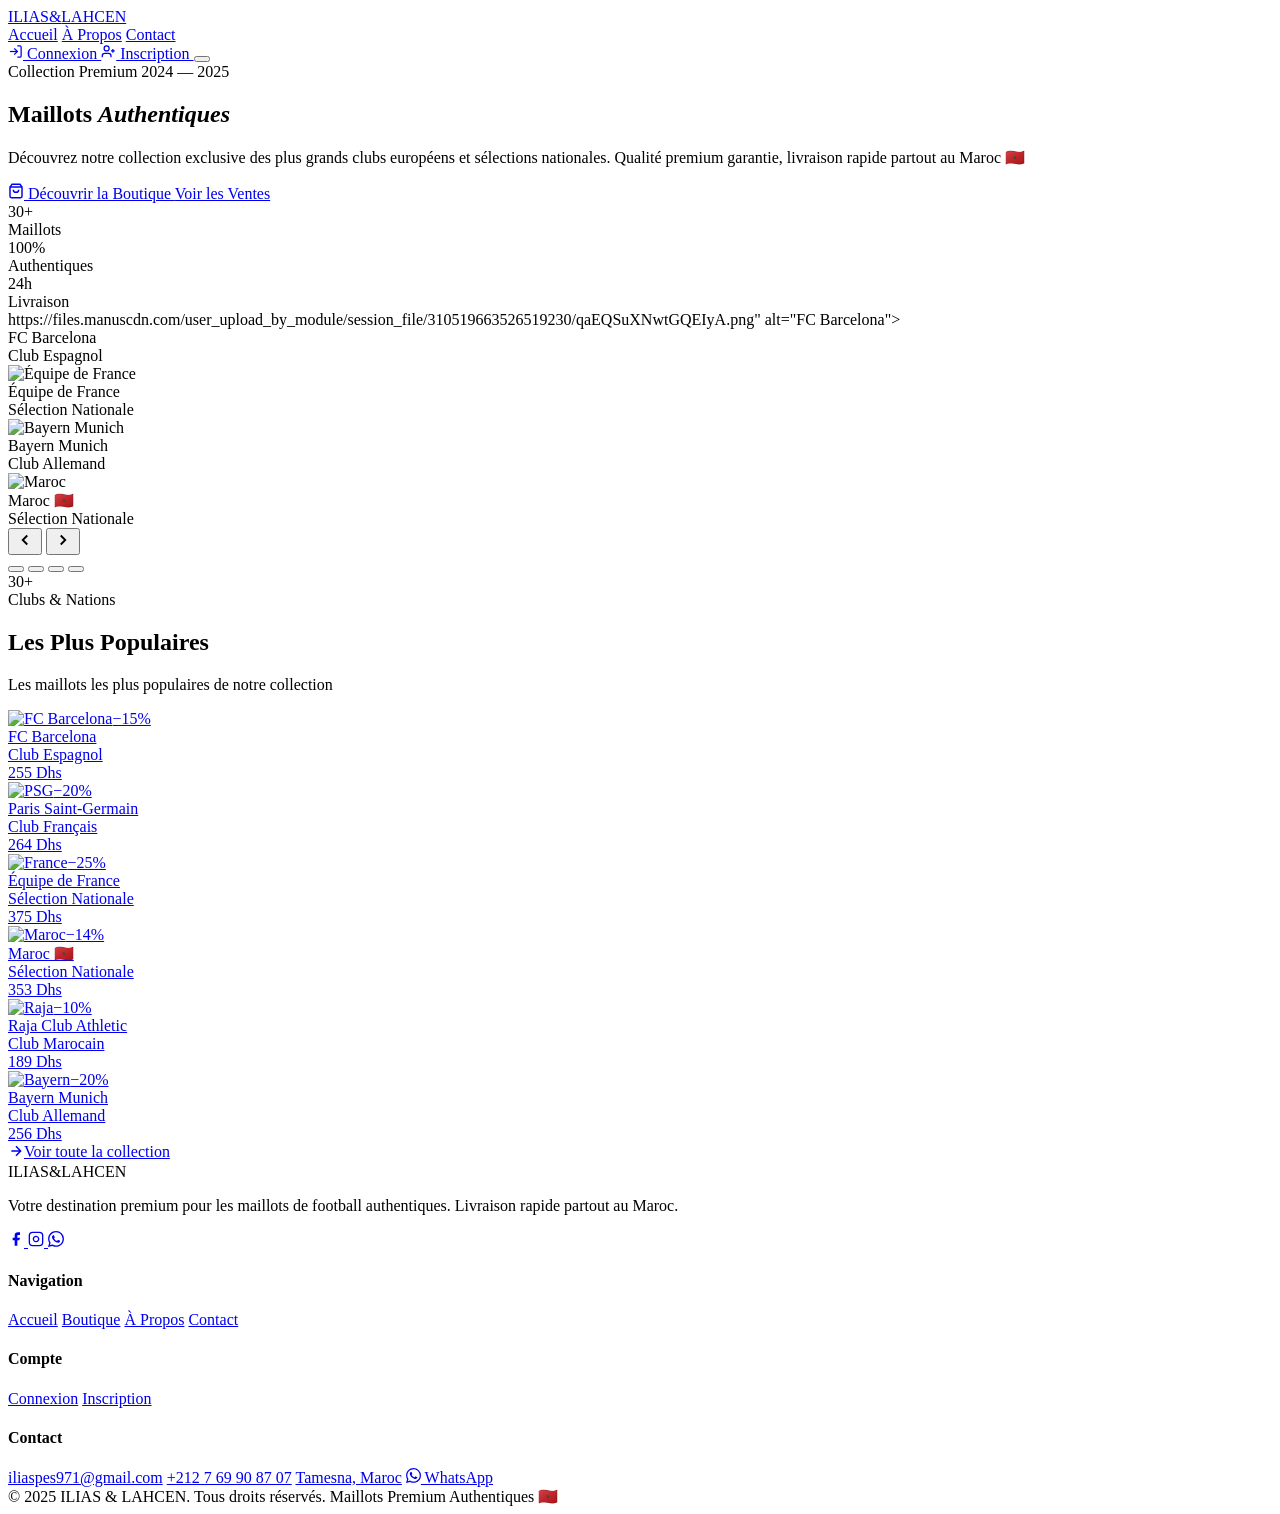
==== ilias-maillots/index.html @ 9f5b6985 "Add files via upload" ====
<!DOCTYPE html>
<html lang="en">
 
<head>
    <meta charset="UTF-8">
    <meta name="viewport" content="width=device-width, initial-scale=1.0">
    <title>ILIAS & LAHCEN — Maillots Premium</title>
    <link
        href="https://fonts.googleapis.com/css2?family=Playfair+Display:ital,wght@0,700;0,900;1,700&family=Manrope:wght@300;400;500;600;700&display=swap"
        rel="stylesheet">
    <link rel="stylesheet" href="../CSS/Accueil.css">
    <link rel="icon" href="../images/iconaccueil.png" type="image/png">
    
</head>
 
<body>
 
    <!-- NAVBAR -->
    <nav>
        <div class="nav-inner">
            <a href="index.html" class="brand">ILIAS&<span>LAHCEN</span></a>
            <div class="nav-links" id="nav-links">
                <a href="index.html">Accueil</a>
                <a href="a-propos.html">À Propos</a>
                <a href="contact.html">Contact</a>
            </div>
            <div class="nav-actions">
                <a href="login.html" class="btn-nav-login">
                    <svg width="15" height="15" fill="none" stroke="currentColor" stroke-width="2" viewBox="0 0 24 24">
                        <path d="M15 3h4a2 2 0 0 1 2 2v14a2 2 0 0 1-2 2h-4" />
                        <polyline points="10 17 15 12 10 7" />
                        <line x1="15" y1="12" x2="3" y2="12" />
                    </svg>
                    Connexion
                </a>
                <a href="inscription.html" class="btn-nav-signup">
                    <svg width="15" height="15" fill="none" stroke="currentColor" stroke-width="2" viewBox="0 0 24 24">
                        <path d="M16 21v-2a4 4 0 0 0-4-4H6a4 4 0 0 0-4 4v2" />
                        <circle cx="9" cy="7" r="4" />
                        <line x1="19" y1="8" x2="19" y2="14" />
                        <line x1="22" y1="11" x2="16" y2="11" />
                    </svg>
                    Inscription
                </a>
                <button class="nav-hamburger" id="hamburger">
                    <span></span><span></span><span></span>
                </button>
            </div>
        </div>
    </nav>
 
    <!-- HERO -->
    <section class="hero">
        <div class="hero-left">
            <div class="hero-kicker">
                <span class="kicker-line"></span>
                <span class="kicker-text">Collection Premium 2024 — 2025</span>
            </div>
            <h1 class="hero-title">
                Maillots
                <em>Authentiques</em>
            </h1>
            <p class="hero-desc">Découvrez notre collection exclusive des plus grands clubs européens et sélections
                nationales. Qualité premium garantie, livraison rapide partout au Maroc 🇲🇦</p>
            <div class="hero-btns">
                <a href="client.html" class="btn-primary">
                    <svg width="16" height="16" fill="none" stroke="currentColor" stroke-width="2.2"
                        viewBox="0 0 24 24">
                        <path d="M6 2 3 6v14a2 2 0 0 0 2 2h14a2 2 0 0 0 2-2V6l-3-4z" />
                        <line x1="3" y1="6" x2="21" y2="6" />
                        <path d="M16 10a4 4 0 0 1-8 0" />
                    </svg>
                    Découvrir la Boutique
                </a>
                <a href="#populaire" class="btn-outline">Voir les Ventes</a>
            </div>
            <div class="hero-stats">
                <div>
                    <div class="hero-stat-num">30+</div>
                    <div class="hero-stat-lbl">Maillots</div>
                </div>
                <div>
                    <div class="hero-stat-num">100%</div>
                    <div class="hero-stat-lbl">Authentiques</div>
                </div>
                <div>
                    <div class="hero-stat-num">24h</div>
                    <div class="hero-stat-lbl">Livraison</div>
                </div>
            </div>
        </div>
        <div class="hero-right">
            <div class="hero-slider" id="heroSlider">
 
                <div class="hero-slide active">
                    https://files.manuscdn.com/user_upload_by_module/session_file/310519663526519230/qaEQSuXNwtGQEIyA.png" alt="FC Barcelona">
                    <div class="slide-label">
                        <div class="slide-label-name">FC Barcelona</div>
                        <div class="slide-label-type">Club Espagnol</div>
                    </div>
                </div>
 
                <div class="hero-slide">
                    <img src="https://files.manuscdn.com/user_upload_by_module/session_file/91973513/qChfvzufrZgLxwNU.jpg" alt="Équipe de France">
                    <div class="slide-label">
                        <div class="slide-label-name">Équipe de France</div>
                        <div class="slide-label-type">Sélection Nationale</div>
                    </div>
                </div>
 
                <div class="hero-slide">
                    <img src="https://files.manuscdn.com/user_upload_by_module/session_file/310519663526519230/oNkExRcUNiQMUqkq.png" alt="Bayern Munich">
                    <div class="slide-label">
                        <div class="slide-label-name">Bayern Munich</div>
                        <div class="slide-label-type">Club Allemand</div>
                    </div>
                </div>
 
                <div class="hero-slide">
                    <img src="https://files.manuscdn.com/user_upload_by_module/session_file/91973513/tivNsTRMigUveUju.webp" alt="Maroc">
                    <div class="slide-label">
                        <div class="slide-label-name">Maroc 🇲🇦</div>
                        <div class="slide-label-type">Sélection Nationale</div>
                    </div>
                </div>
 
            </div>
 
            <!-- Flèches -->
            <button class="slider-arrow prev" id="slidePrev" aria-label="Précédent">
                <svg width="18" height="18" fill="none" stroke="currentColor" stroke-width="2.5" viewBox="0 0 24 24"><polyline points="15 18 9 12 15 6"/></svg>
            </button>
            <button class="slider-arrow next" id="slideNext" aria-label="Suivant">
                <svg width="18" height="18" fill="none" stroke="currentColor" stroke-width="2.5" viewBox="0 0 24 24"><polyline points="9 18 15 12 9 6"/></svg>
            </button>
 
            <!-- Dots -->
            <div class="slider-dots" id="sliderDots">
                <button class="slider-dot active" data-index="0"></button>
                <button class="slider-dot" data-index="1"></button>
                <button class="slider-dot" data-index="2"></button>
                <button class="slider-dot" data-index="3"></button>
            </div>
 
            <!-- Badge -->
            <div class="hero-badge-overlay">
                <div class="hero-badge-num">30+</div>
                <div class="hero-badge-txt">Clubs & Nations</div>
            </div>
        </div>
    </section>
 
    <!-- POPULAR -->
    <section class="popular" id="populaire">
        <div class="section-inner">
            <div class="section-head">
                <h2>Les Plus Populaires</h2>
                <p>Les maillots les plus populaires de notre collection</p>
            </div>
            <div class="products-grid">
                <a href="client.html" class="pcard">
                    <div class="pcard-img"><img
                            src="https://files.manuscdn.com/user_upload_by_module/session_file/310519663526519230/qaEQSuXNwtGQEIyA.png"
                            alt="FC Barcelona"><span class="pcard-badge">−15%</span></div>
                    <div class="pcard-body">
                        <div class="pcard-name">FC Barcelona</div>
                        <div class="pcard-desc">Club Espagnol</div>
                        <div class="pcard-price">255 Dhs</div>
                    </div>
                </a>
                <a href="client.html" class="pcard">
                    <div class="pcard-img"><img
                            src="https://files.manuscdn.com/user_upload_by_module/session_file/310519663526519230/lygaJJwGxxSplQVv.png"
                            alt="PSG"><span class="pcard-badge">−20%</span></div>
                    <div class="pcard-body">
                        <div class="pcard-name">Paris Saint-Germain</div>
                        <div class="pcard-desc">Club Français</div>
                        <div class="pcard-price">264 Dhs</div>
                    </div>
                </a>
                <a href="client.html" class="pcard">
                    <div class="pcard-img"><img
                            src="https://files.manuscdn.com/user_upload_by_module/session_file/91973513/qChfvzufrZgLxwNU.jpg"
                            alt="France"><span class="pcard-badge">−25%</span></div>
                    <div class="pcard-body">
                        <div class="pcard-name">Équipe de France</div>
                        <div class="pcard-desc">Sélection Nationale</div>
                        <div class="pcard-price">375 Dhs</div>
                    </div>
                </a>
                <a href="client.html" class="pcard">
                    <div class="pcard-img"><img
                            src="https://files.manuscdn.com/user_upload_by_module/session_file/91973513/tivNsTRMigUveUju.webp"
                            alt="Maroc"><span class="pcard-badge">−14%</span></div>
                    <div class="pcard-body">
                        <div class="pcard-name">Maroc 🇲🇦</div>
                        <div class="pcard-desc">Sélection Nationale</div>
                        <div class="pcard-price">353 Dhs</div>
                    </div>
                </a>
                <a href="client.html" class="pcard">
                    <div class="pcard-img"><img
                            src="https://files.manuscdn.com/user_upload_by_module/session_file/310519663526519230/ZeeKdsduQZkecHJi.png"
                            alt="Raja"><span class="pcard-badge">−10%</span></div>
                    <div class="pcard-body">
                        <div class="pcard-name">Raja Club Athletic</div>
                        <div class="pcard-desc">Club Marocain</div>
                        <div class="pcard-price">189 Dhs</div>
                    </div>
                </a>
                <a href="client.html" class="pcard">
                    <div class="pcard-img"><img
                            src="https://files.manuscdn.com/user_upload_by_module/session_file/310519663526519230/oNkExRcUNiQMUqkq.png"
                            alt="Bayern"><span class="pcard-badge">−20%</span></div>
                    <div class="pcard-body">
                        <div class="pcard-name">Bayern Munich</div>
                        <div class="pcard-desc">Club Allemand</div>
                        <div class="pcard-price">256 Dhs</div>
                    </div>
                </a>
            </div>
            <div class="popular-cta">
                <a href="client.html" class="btn-primary" style="display:inline-flex;">
                    <svg width="16" height="16" fill="none" stroke="currentColor" stroke-width="2.2"
                        viewBox="0 0 24 24">
                        <path d="M5 12h14M12 5l7 7-7 7" />
                    </svg>
                    Voir toute la collection
                </a>
            </div>
        </div>
    </section>
 
    <!-- FOOTER -->
    <footer>
        <div class="footer-inner">
            <div class="footer-grid">
                <div>
                    <div class="footer-brand-name">ILIAS&<span>LAHCEN</span></div>
                    <p class="footer-brand-desc">Votre destination premium pour les maillots de football authentiques.
                        Livraison rapide partout au Maroc.</p>
                    <div class="footer-social">
                        <a href="#" class="social-btn fb" title="Facebook">
                            <svg width="16" height="16" fill="currentColor" viewBox="0 0 24 24">
                                <path d="M18 2h-3a5 5 0 0 0-5 5v3H7v4h3v8h4v-8h3l1-4h-4V7a1 1 0 0 1 1-1h3z" />
                            </svg>
                        </a>
                        <a href="https://www.instagram.com/iliass____ben" class="social-btn ig" title="Instagram">
                            <svg width="16" height="16" fill="none" stroke="currentColor" stroke-width="2"
                                viewBox="0 0 24 24">
                                <rect x="2" y="2" width="20" height="20" rx="5" />
                                <path d="M16 11.37A4 4 0 1 1 12.63 8 4 4 0 0 1 16 11.37z" />
                                <line x1="17.5" y1="6.5" x2="17.51" y2="6.5" />
                            </svg>
                        </a>
                        <a href="https://wa.me/212769908707" class="social-btn wa" title="WhatsApp">
                            <svg width="16" height="16" fill="currentColor" viewBox="0 0 24 24">
                                <path
                                    d="M17.472 14.382c-.297-.149-1.758-.867-2.03-.967-.273-.099-.471-.148-.67.15-.197.297-.767.966-.94 1.164-.173.199-.347.223-.644.075-.297-.15-1.255-.463-2.39-1.475-.883-.788-1.48-1.761-1.653-2.059-.173-.297-.018-.458.13-.606.134-.133.298-.347.446-.52.149-.174.198-.298.298-.497.099-.198.05-.371-.025-.52-.075-.149-.669-1.612-.916-2.207-.242-.579-.487-.5-.669-.51-.173-.008-.371-.01-.57-.01-.198 0-.52.074-.792.372-.272.297-1.04 1.016-1.04 2.479 0 1.462 1.065 2.875 1.213 3.074.149.198 2.096 3.2 5.077 4.487.709.306 1.262.489 1.694.625.712.227 1.36.195 1.871.118.571-.085 1.758-.719 2.006-1.413.248-.694.248-1.289.173-1.413-.074-.124-.272-.198-.57-.347m-5.421 7.403h-.004a9.87 9.87 0 0 1-5.031-1.378l-.361-.214-3.741.982.998-3.648-.235-.374a9.86 9.86 0 0 1-1.51-5.26c.001-5.45 4.436-9.884 9.888-9.884 2.64 0 5.122 1.03 6.988 2.898a9.825 9.825 0 0 1 2.893 6.994c-.003 5.45-4.437 9.884-9.885 9.884m8.413-18.297A11.815 11.815 0 0 0 12.05 0C5.495 0 .16 5.335.157 11.892c0 2.096.547 4.142 1.588 5.945L.057 24l6.305-1.654a11.882 11.882 0 0 0 5.683 1.448h.005c6.554 0 11.89-5.335 11.893-11.893a11.821 11.821 0 0 0-3.48-8.413z" />
                            </svg>
                        </a>
                    </div>
                </div>
                <div class="footer-col">
                    <h4>Navigation</h4>
                    <a href="index.html">Accueil</a>
                    <a href="client.html">Boutique</a>
                    <a href="a-propos.html">À Propos</a>
                    <a href="contact.html">Contact</a>
                </div>
                <div class="footer-col">
                    <h4>Compte</h4>
                    <a href="login.html">Connexion</a>
                    <a href="inscription.html">Inscription</a>
                </div>
                <div class="footer-col">
                    <h4>Contact</h4>
                    <a href="mailto:iliaspes971@gmail.com">iliaspes971@gmail.com</a>
                    <a href="tel:+212769908707">+212 7 69 90 87 07</a>
                    <a href="#">Tamesna, Maroc</a>
                    <a href="https://wa.me/212769908707" class="footer-whatsapp">
                        <svg width="15" height="15" fill="currentColor" viewBox="0 0 24 24">
                            <path
                                d="M17.472 14.382c-.297-.149-1.758-.867-2.03-.967-.273-.099-.471-.148-.67.15-.197.297-.767.966-.94 1.164-.173.199-.347.223-.644.075-.297-.15-1.255-.463-2.39-1.475-.883-.788-1.48-1.761-1.653-2.059-.173-.297-.018-.458.13-.606.134-.133.298-.347.446-.52.149-.174.198-.298.298-.497.099-.198.05-.371-.025-.52-.075-.149-.669-1.612-.916-2.207-.242-.579-.487-.5-.669-.51-.173-.008-.371-.01-.57-.01-.198 0-.52.074-.792.372-.272.297-1.04 1.016-1.04 2.479 0 1.462 1.065 2.875 1.213 3.074.149.198 2.096 3.2 5.077 4.487.709.306 1.262.489 1.694.625.712.227 1.36.195 1.871.118.571-.085 1.758-.719 2.006-1.413.248-.694.248-1.289.173-1.413-.074-.124-.272-.198-.57-.347m-5.421 7.403h-.004a9.87 9.87 0 0 1-5.031-1.378l-.361-.214-3.741.982.998-3.648-.235-.374a9.86 9.86 0 0 1-1.51-5.26c.001-5.45 4.436-9.884 9.888-9.884 2.64 0 5.122 1.03 6.988 2.898a9.825 9.825 0 0 1 2.893 6.994c-.003 5.45-4.437 9.884-9.885 9.884m8.413-18.297A11.815 11.815 0 0 0 12.05 0C5.495 0 .16 5.335.157 11.892c0 2.096.547 4.142 1.588 5.945L.057 24l6.305-1.654a11.882 11.882 0 0 0 5.683 1.448h.005c6.554 0 11.89-5.335 11.893-11.893a11.821 11.821 0 0 0-3.48-8.413z" />
                        </svg>
                        WhatsApp
                    </a>
                </div>
            </div>
            <div class="footer-bottom">
                <span class="footer-copy">© 2025 ILIAS & LAHCEN. Tous droits réservés.</span>
                <span class="footer-copy">Maillots Premium Authentiques 🇲🇦</span>
            </div>
        </div>
    </footer>
 
    <script>
        // Hamburger menu
        const hamburger = document.getElementById('hamburger');
        const navLinks = document.getElementById('nav-links');
        hamburger.addEventListener('click', () => navLinks.classList.toggle('open'));
        document.addEventListener('click', e => {
            if (!e.target.closest('nav')) navLinks.classList.remove('open');
        });
 
        // Hero Slider
        const slides = document.querySelectorAll('.hero-slide');
        const dots = document.querySelectorAll('.slider-dot');
        let current = 0;
        let timer;
 
        function goTo(n) {
            slides[current].classList.remove('active');
            dots[current].classList.remove('active');
            current = (n + slides.length) % slides.length;
            slides[current].classList.add('active');
            dots[current].classList.add('active');
        }
 
        function startAuto() {
            timer = setInterval(() => goTo(current + 1), 4000);
        }
 
        function resetAuto() {
            clearInterval(timer);
            startAuto();
        }
 
        document.getElementById('slideNext').addEventListener('click', () => { goTo(current + 1); resetAuto(); });
        document.getElementById('slidePrev').addEventListener('click', () => { goTo(current - 1); resetAuto(); });
 
        dots.forEach(dot => {
            dot.addEventListener('click', () => { goTo(+dot.dataset.index); resetAuto(); });
        });
 
        // Swipe support mobile
        let touchStartX = 0;
        const slider = document.getElementById('heroSlider');
        slider.addEventListener('touchstart', e => { touchStartX = e.touches[0].clientX; }, { passive: true });
        slider.addEventListener('touchend', e => {
            const diff = touchStartX - e.changedTouches[0].clientX;
            if (Math.abs(diff) > 40) { goTo(diff > 0 ? current + 1 : current - 1); resetAuto(); }
        });
 
        startAuto();
    </script>
</body>
 
</html>
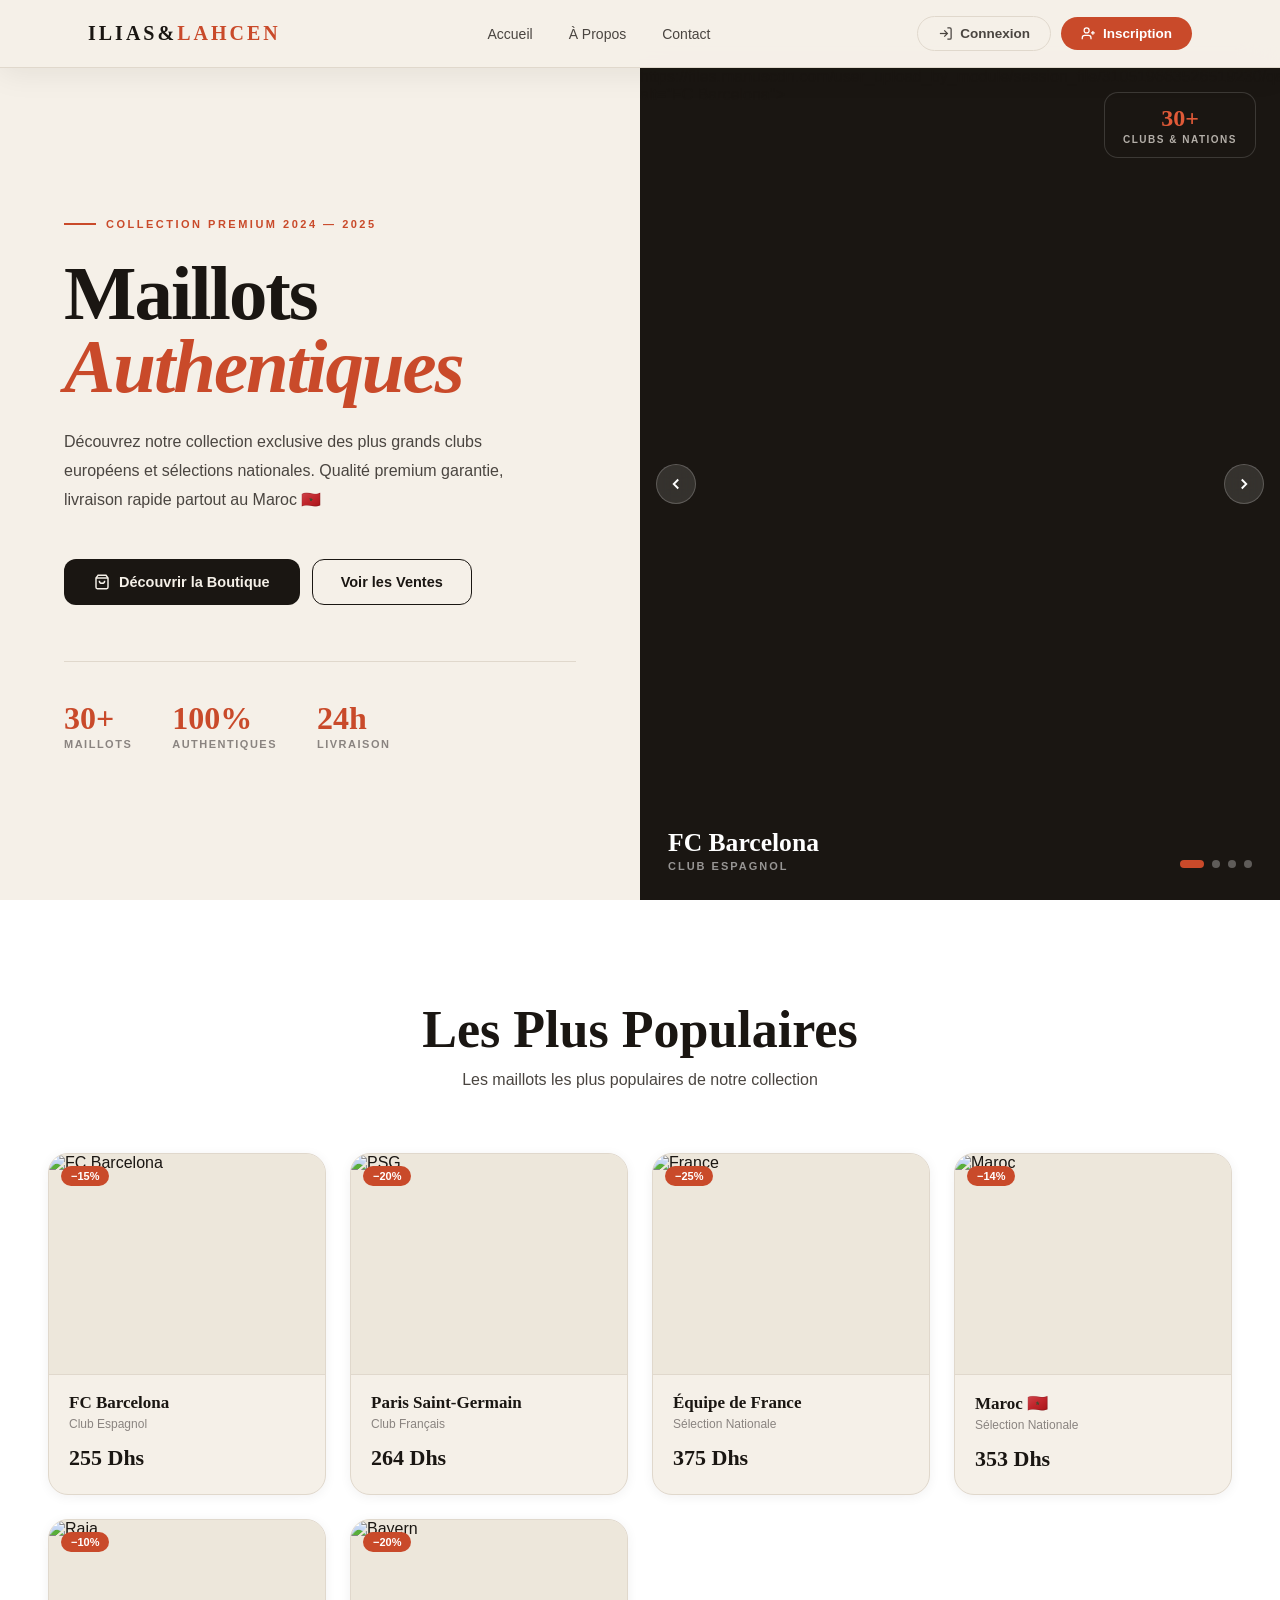
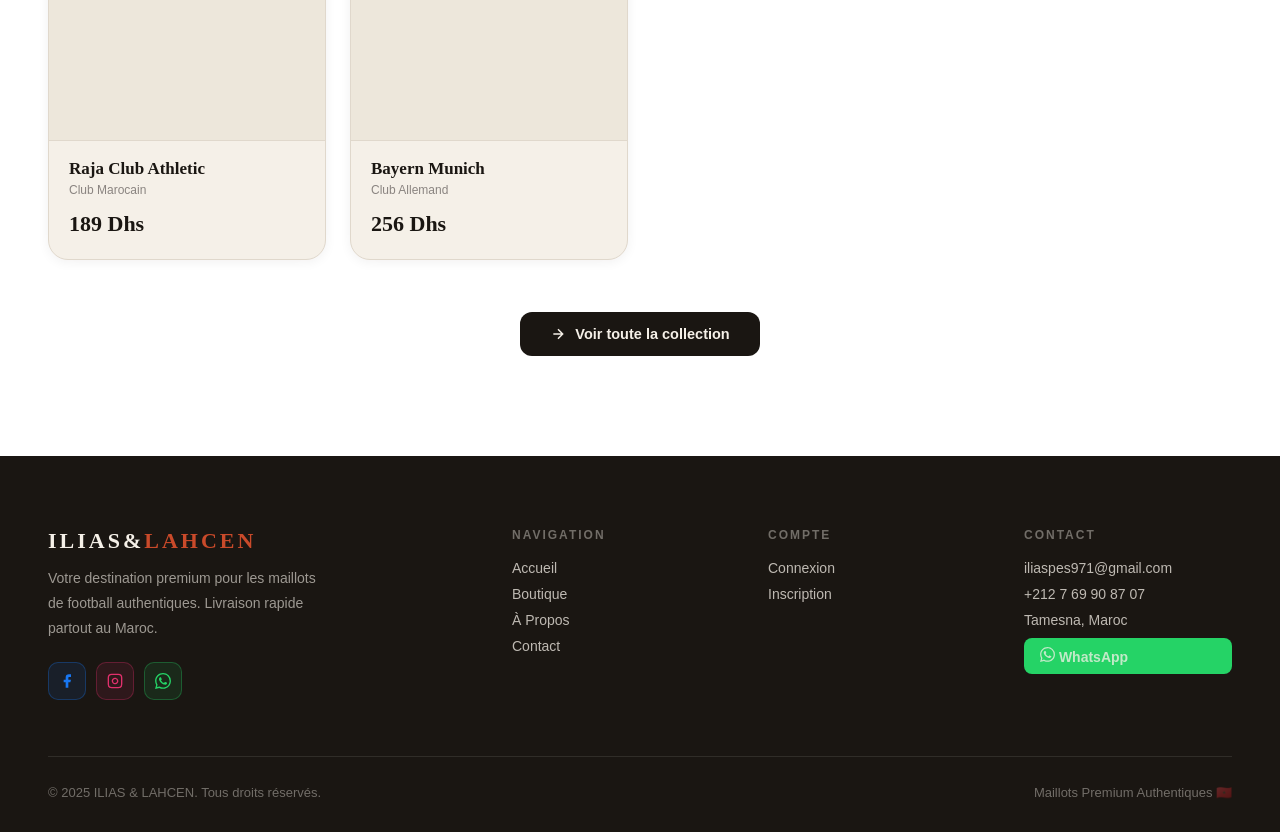
==== commit cab451ab: "Update index.html" ====
--- a/ilias-maillots/index.html
+++ b/ilias-maillots/index.html
@@ -8,8 +8,8 @@
     <link
         href="https://fonts.googleapis.com/css2?family=Playfair+Display:ital,wght@0,700;0,900;1,700&family=Manrope:wght@300;400;500;600;700&display=swap"
         rel="stylesheet">
-    <link rel="stylesheet" href="../CSS/Accueil.css">
-    <link rel="icon" href="../images/iconaccueil.png" type="image/png">
+    <link rel="stylesheet" href="Accueil.css">
+    <link rel="icon" href="images/iconaccueil.png" type="image/png">
     
 </head>
  
--- a/ilias-maillots/Accueil.css
+++ b/ilias-maillots/Accueil.css
@@ -0,0 +1,360 @@
+:root {
+    --cream: #f5f0e8;
+    --cream2: #ede7db;
+    --cream3: #e0d8cc;
+    --ink: #1a1612;
+    --ink2: #4a4540;
+    --ink3: #8a8480;
+    --rust: #c94a2a;
+    --rust2: #e05a38;
+    --rust-glow: rgba(201, 74, 42, .18);
+    --surface: #ffffff;
+    --shadow: 0 4px 32px rgba(26, 22, 18, .08);
+    --shadow-lg: 0 16px 60px rgba(26, 22, 18, .15);
+}
+
+*,*::before,*::after { box-sizing: border-box; margin: 0; padding: 0; }
+html { scroll-behavior: smooth; }
+body { font-family: 'Manrope', sans-serif; background: var(--cream); color: var(--ink); overflow-x: hidden; }
+
+/* ── NAVBAR ── */
+nav {
+    position: sticky; top: 0; z-index: 1000;
+    background: rgba(245,240,232,.95);
+    backdrop-filter: blur(20px);
+    border-bottom: 1px solid var(--cream3);
+    height: 68px;
+    box-shadow: var(--shadow);
+}
+.nav-inner {
+    max-width: 1200px; margin: 0 auto;
+    padding: 0 clamp(16px,4vw,48px);
+    height: 100%; display: flex; align-items: center; justify-content: space-between; gap: 20px;
+}
+.brand {
+    font-family: 'Playfair Display', serif;
+    font-size: 20px; font-weight: 900; letter-spacing: 3px;
+    text-transform: uppercase; text-decoration: none; color: var(--ink);
+    white-space: nowrap; flex-shrink: 0;
+}
+.brand span { color: var(--rust); }
+.nav-links { display: flex; align-items: center; gap: 4px; }
+.nav-links a {
+    padding: 8px 16px; border-radius: 50px; text-decoration: none;
+    color: var(--ink2); font-size: 14px; font-weight: 500; transition: all .2s; white-space: nowrap;
+}
+.nav-links a:hover { background: var(--cream2); color: var(--rust); }
+.nav-actions { display: flex; align-items: center; gap: 10px; flex-shrink: 0; }
+.btn-nav-login {
+    display: flex; align-items: center; gap: 7px; padding: 9px 20px;
+    border-radius: 50px; background: transparent; border: 1.5px solid var(--cream3);
+    color: var(--ink2); font-family: 'Manrope',sans-serif; font-size: 13.5px; font-weight: 600;
+    text-decoration: none; transition: all .2s;
+}
+.btn-nav-login:hover { border-color: var(--ink); color: var(--ink); }
+.btn-nav-signup {
+    display: flex; align-items: center; gap: 7px; padding: 9px 20px;
+    border-radius: 50px; background: var(--rust); color: #fff;
+    font-family: 'Manrope',sans-serif; font-size: 13.5px; font-weight: 700;
+    text-decoration: none; transition: all .2s; white-space: nowrap;
+}
+.btn-nav-signup:hover { background: var(--rust2); transform: translateY(-1px); box-shadow: 0 6px 20px var(--rust-glow); }
+.nav-hamburger { display: none; flex-direction: column; gap: 5px; background: none; border: none; cursor: pointer; padding: 6px; }
+.nav-hamburger span { width: 22px; height: 2px; background: var(--ink); border-radius: 2px; transition: all .3s; }
+
+/* ── HERO ── */
+.hero {
+    min-height: calc(100vh - 68px);
+    display: grid;
+    grid-template-columns: 1fr 1fr;
+    align-items: stretch;
+    overflow: hidden;
+}
+.hero-left {
+    display: flex; flex-direction: column; justify-content: center;
+    padding: clamp(48px,8vw,96px) clamp(24px,5vw,80px);
+    background: var(--cream);
+    animation: slideLeft .8s cubic-bezier(.4,0,.2,1) both;
+}
+.hero-kicker { display: flex; align-items: center; gap: 10px; margin-bottom: 28px; }
+.kicker-line { width: 32px; height: 2px; background: var(--rust); }
+.kicker-text { font-size: 11px; font-weight: 700; letter-spacing: 2.5px; text-transform: uppercase; color: var(--rust); }
+.hero-title {
+    font-family: 'Playfair Display', serif;
+    font-size: clamp(44px,6vw,80px); font-weight: 900; line-height: .95;
+    letter-spacing: -2px; color: var(--ink); margin-bottom: 24px;
+}
+.hero-title em { font-style: italic; color: var(--rust); display: block; }
+.hero-desc { font-size: 16px; line-height: 1.8; color: var(--ink2); max-width: 460px; margin-bottom: 44px; }
+.hero-btns { display: flex; gap: 12px; flex-wrap: wrap; }
+.btn-primary {
+    display: inline-flex; align-items: center; gap: 9px; padding: 14px 30px;
+    background: var(--ink); color: var(--cream); border: none; border-radius: 12px;
+    font-family: 'Manrope',sans-serif; font-size: 14.5px; font-weight: 700;
+    text-decoration: none; cursor: pointer; transition: all .2s;
+}
+.btn-primary:hover { background: var(--rust); box-shadow: 0 8px 24px var(--rust-glow); transform: translateY(-2px); }
+.btn-outline {
+    display: inline-flex; align-items: center; gap: 9px; padding: 14px 28px;
+    background: transparent; color: var(--ink); border: 1.5px solid var(--ink); border-radius: 12px;
+    font-family: 'Manrope',sans-serif; font-size: 14.5px; font-weight: 600;
+    text-decoration: none; cursor: pointer; transition: all .2s;
+}
+.btn-outline:hover { background: var(--ink); color: var(--cream); }
+.hero-stats { display: flex; gap: 40px; margin-top: 56px; padding-top: 40px; border-top: 1px solid var(--cream3); }
+.hero-stat-num { font-family: 'Playfair Display', serif; font-size: 32px; font-weight: 900; color: var(--rust); line-height: 1; }
+.hero-stat-lbl { font-size: 11px; font-weight: 600; letter-spacing: 1.5px; text-transform: uppercase; color: var(--ink3); margin-top: 4px; }
+
+/* ── HERO RIGHT — SLIDER ── */
+.hero-right {
+    position: relative;
+    overflow: hidden;
+    background: var(--ink);
+    animation: fadeIn .8s .2s cubic-bezier(.4,0,.2,1) both;
+}
+
+.hero-slider {
+    position: absolute;
+    inset: 0;
+    display: flex;
+}
+
+.hero-slide {
+    position: absolute;
+    inset: 0;
+    opacity: 0;
+    transition: opacity .9s cubic-bezier(.4,0,.2,1), transform .9s cubic-bezier(.4,0,.2,1);
+    transform: scale(1.04);
+}
+
+.hero-slide.active {
+    opacity: 1;
+    transform: scale(1);
+}
+
+/* Image qui remplit tout le cadre */
+.hero-slide img {
+    width: 100%;
+    height: 100%;
+    object-fit: cover;
+    object-position: center top;
+    display: block;
+}
+
+/* Overlay dégradé en bas pour le label */
+.hero-slide::after {
+    content: '';
+    position: absolute;
+    inset: 0;
+    background: linear-gradient(
+        to bottom,
+        transparent 40%,
+        rgba(26,22,18,.7) 100%
+    );
+    pointer-events: none;
+}
+
+/* Label du club */
+.slide-label {
+    position: absolute;
+    bottom: 28px;
+    left: 28px;
+    z-index: 3;
+    color: #fff;
+}
+.slide-label-name {
+    font-family: 'Playfair Display', serif;
+    font-size: clamp(18px,2vw,26px);
+    font-weight: 700;
+    line-height: 1.1;
+}
+.slide-label-type {
+    font-size: 11px;
+    font-weight: 600;
+    letter-spacing: 2px;
+    text-transform: uppercase;
+    color: rgba(255,255,255,.55);
+    margin-top: 3px;
+}
+
+/* Points de navigation */
+.slider-dots {
+    position: absolute;
+    bottom: 32px;
+    right: 28px;
+    display: flex;
+    gap: 8px;
+    z-index: 10;
+}
+.slider-dot {
+    width: 8px;
+    height: 8px;
+    border-radius: 50%;
+    background: rgba(255,255,255,.3);
+    border: none;
+    cursor: pointer;
+    padding: 0;
+    transition: all .3s;
+}
+.slider-dot.active {
+    background: var(--rust);
+    width: 24px;
+    border-radius: 4px;
+}
+
+/* Flèches */
+.slider-arrow {
+    position: absolute;
+    top: 50%;
+    transform: translateY(-50%);
+    z-index: 10;
+    width: 40px;
+    height: 40px;
+    background: rgba(255,255,255,.12);
+    border: 1px solid rgba(255,255,255,.2);
+    border-radius: 50%;
+    color: #fff;
+    cursor: pointer;
+    display: flex;
+    align-items: center;
+    justify-content: center;
+    transition: all .2s;
+    backdrop-filter: blur(8px);
+}
+.slider-arrow:hover { background: var(--rust); border-color: var(--rust); }
+.slider-arrow.prev { left: 16px; }
+.slider-arrow.next { right: 16px; }
+
+/* Badge overlay */
+.hero-badge-overlay {
+    position: absolute;
+    top: 24px;
+    right: 24px;
+    background: var(--ink);
+    border: 1px solid rgba(255,255,255,.15);
+    color: var(--cream);
+    padding: 12px 18px;
+    border-radius: 14px;
+    z-index: 10;
+    text-align: center;
+}
+.hero-badge-num { font-family: 'Playfair Display', serif; font-size: 24px; font-weight: 900; color: var(--rust2); }
+.hero-badge-txt { font-size: 10px; font-weight: 600; letter-spacing: 1.5px; text-transform: uppercase; color: rgba(245,240,232,.7); margin-top: 2px; }
+
+/* ── POPULAR ── */
+.popular { padding: 100px clamp(16px,4vw,48px); background: var(--surface); }
+.section-head { text-align: center; margin-bottom: 64px; }
+.section-head h2 { font-family: 'Playfair Display', serif; font-size: clamp(32px,5vw,52px); font-weight: 900; color: var(--ink); margin-bottom: 12px; }
+.section-head p { font-size: 16px; color: var(--ink2); max-width: 500px; margin: 0 auto; }
+.section-inner { max-width: 1200px; margin: 0 auto; }
+.products-grid { display: grid; grid-template-columns: repeat(auto-fill, minmax(240px,1fr)); gap: 24px; }
+
+/* ── CARDS ── */
+.pcard {
+    background: var(--cream);
+    border-radius: 20px;
+    overflow: hidden;
+    border: 1.5px solid var(--cream3);
+    transition: all .35s cubic-bezier(.34,1.05,.64,1);
+    text-decoration: none;
+    color: inherit;
+    display: block;
+    box-shadow: 0 2px 12px rgba(26,22,18,.06);
+}
+.pcard:hover {
+    transform: translateY(-8px);
+    box-shadow: var(--shadow-lg);
+    border-color: rgba(201,74,42,.4);
+}
+.pcard-img {
+    position: relative;
+    height: 220px;
+    overflow: hidden;
+    background: var(--cream2);
+}
+/* L'image remplit tout le cadre */
+.pcard-img img {
+    width: 100%;
+    height: 100%;
+    object-fit: cover;
+    object-position: center top;
+    transition: transform .5s cubic-bezier(.34,1.05,.64,1);
+    display: block;
+}
+.pcard:hover .pcard-img img {
+    transform: scale(1.06);
+}
+.pcard-badge {
+    position: absolute; top: 12px; left: 12px;
+    background: var(--rust); color: #fff;
+    font-size: 11px; font-weight: 700;
+    padding: 4px 10px; border-radius: 50px; z-index: 2;
+}
+.pcard-body {
+    padding: 18px 20px 22px;
+    border-top: 1px solid var(--cream3);
+}
+.pcard-name { font-family: 'Playfair Display', serif; font-size: 17px; font-weight: 700; color: var(--ink); margin-bottom: 4px; }
+.pcard-desc { font-size: 12px; color: var(--ink3); margin-bottom: 14px; }
+.pcard-price { font-family: 'Playfair Display', serif; font-size: 22px; font-weight: 700; color: var(--ink); }
+.popular-cta { text-align: center; margin-top: 52px; }
+
+/* ── FOOTER ── */
+footer { background: var(--ink); color: var(--cream); padding: 72px clamp(16px,4vw,48px) 32px; }
+.footer-inner { max-width: 1200px; margin: 0 auto; }
+.footer-grid { display: grid; grid-template-columns: 2fr 1fr 1fr 1fr; gap: 48px; margin-bottom: 56px; }
+.footer-brand-name { font-family: 'Playfair Display', serif; font-size: 22px; font-weight: 900; letter-spacing: 3px; text-transform: uppercase; margin-bottom: 12px; }
+.footer-brand-name span { color: var(--rust); }
+.footer-brand-desc { font-size: 14px; line-height: 1.8; color: rgba(245,240,232,.6); max-width: 280px; }
+.footer-social { display: flex; gap: 10px; margin-top: 20px; }
+.social-btn {
+    width: 38px; height: 38px; border-radius: 10px;
+    background: rgba(255,255,255,.08); border: 1px solid rgba(255,255,255,.12);
+    display: flex; align-items: center; justify-content: center;
+    color: rgba(245,240,232,.7); transition: all .2s; text-decoration: none;
+}
+.social-btn:hover { background: var(--rust); border-color: var(--rust); color: #fff; }
+.social-btn.fb { color:#1877F2; border-color:rgba(24,119,242,.3); background:rgba(24,119,242,.1); }
+.social-btn.fb:hover { background:#1877F2; border-color:#1877F2; color:#fff; }
+.social-btn.ig { color:#E1306C; border-color:rgba(225,48,108,.3); background:rgba(225,48,108,.1); }
+.social-btn.ig:hover { background:linear-gradient(45deg,#f09433,#e6683c,#dc2743,#cc2366,#bc1888); border-color:#E1306C; color:#fff; }
+.social-btn.wa { color:#25D366; border-color:rgba(37,211,102,.3); background:rgba(37,211,102,.1); }
+.social-btn.wa:hover { background:#25D366; border-color:#25D366; color:#fff; }
+.footer-col h4 { font-size: 12px; font-weight: 700; letter-spacing: 2px; text-transform: uppercase; color: rgba(245,240,232,.4); margin-bottom: 18px; }
+.footer-col a { display: block; font-size: 14px; color: rgba(245,240,232,.75); text-decoration: none; margin-bottom: 10px; transition: color .2s; }
+.footer-col a:hover { color: var(--rust); }
+.footer-whatsapp {
+    display: inline-flex; align-items: center; gap: 8px; margin-top: 10px;
+    padding: 9px 16px; background: #25D366; color: #fff; border-radius: 8px;
+    font-size: 13px; font-weight: 600; text-decoration: none; transition: all .2s;
+}
+.footer-whatsapp:hover { background: #1ebe57; transform: translateY(-1px); }
+.footer-bottom {
+    border-top: 1px solid rgba(245,240,232,.1); padding-top: 28px;
+    display: flex; justify-content: space-between; align-items: center; flex-wrap: wrap; gap: 12px;
+}
+.footer-copy { font-size: 13px; color: rgba(245,240,232,.4); }
+
+/* ── ANIMATIONS ── */
+@keyframes slideLeft { from { opacity:0; transform:translateX(-40px); } to { opacity:1; transform:none; } }
+@keyframes fadeIn { from { opacity:0; transform:translateY(20px); } to { opacity:1; transform:none; } }
+
+/* ── RESPONSIVE ── */
+@media (max-width: 900px) {
+    .hero { grid-template-columns: 1fr; min-height: auto; }
+    .hero-right { height: 420px; }
+    .nav-links { display: none; }
+    .nav-hamburger { display: flex; }
+    .nav-links.open {
+        display: flex; flex-direction: column; position: absolute;
+        top: 68px; left: 0; right: 0;
+        background: var(--surface); border-bottom: 1px solid var(--cream3);
+        padding: 16px; gap: 4px; z-index: 999;
+    }
+    .footer-grid { grid-template-columns: 1fr 1fr; }
+}
+@media (max-width: 560px) {
+    .hero-stats { gap: 24px; }
+    .footer-grid { grid-template-columns: 1fr; gap: 32px; }
+    .footer-bottom { flex-direction: column; gap: 12px; text-align: center; }
+}
